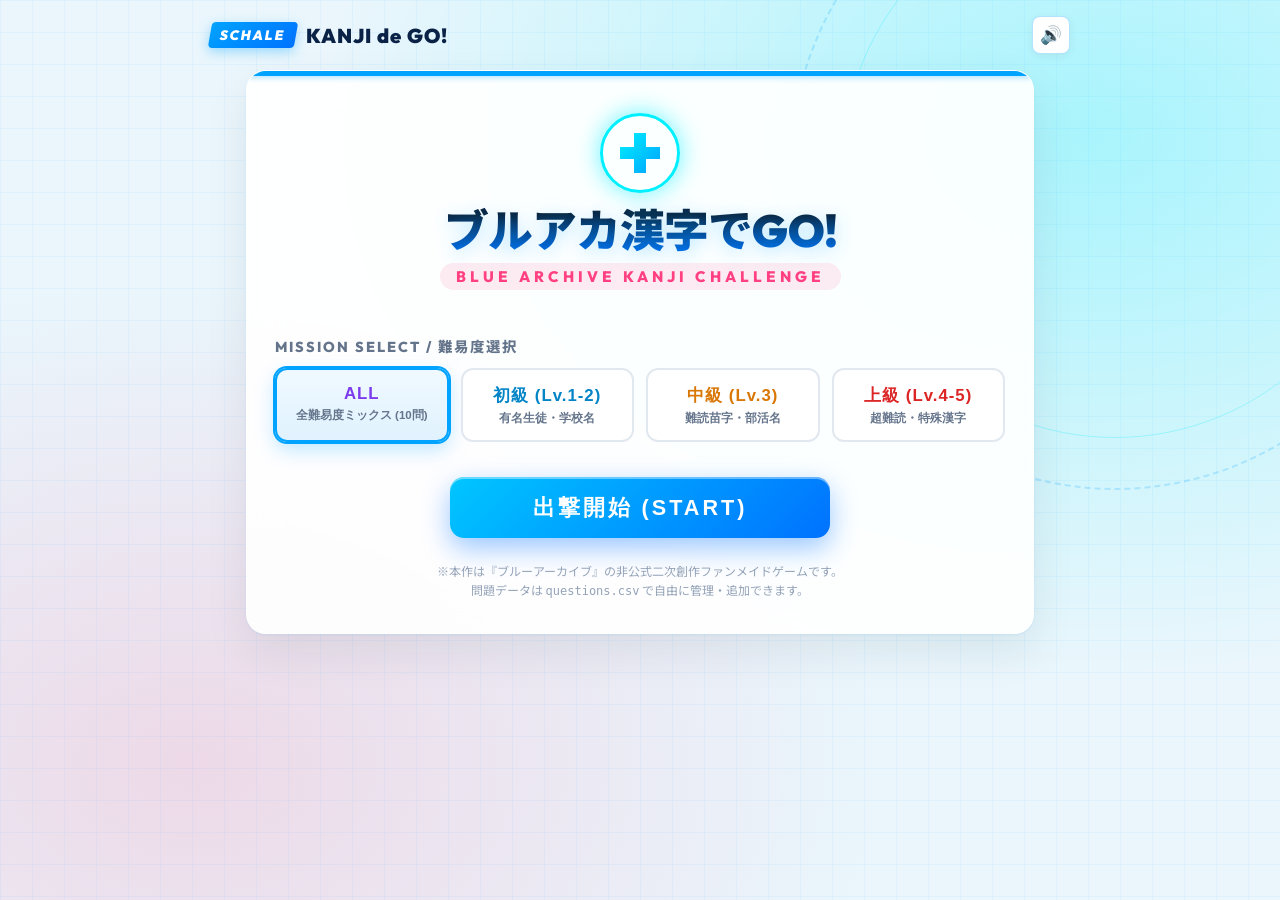
==== index.html @ 95659cca "Add files via upload" ====
<!DOCTYPE html>
<html lang="ja">
<head>
  <meta charset="UTF-8">
  <meta name="viewport" content="width=device-width, initial-scale=1.0, maximum-scale=1.0, user-scalable=no">
  <title>ブルアカ漢字でGO! - ブルーアーカイブ難読漢字クイズ</title>
  <meta name="description" content="ブルーアーカイブ（ブルアカ）に登場する生徒の難読苗字や学校・組織名の読み仮名を当てるブラウザクイズゲーム！">
  <link rel="stylesheet" href="style.css?v=2">
</head>
<body>
  <!-- 背景サイバー装飾 -->
  <div class="cyber-bg-ring"></div>

  <!-- ヘッダー -->
  <header>
    <div class="schale-logo">
      <span class="logo-badge">SCHALE</span>
      <span class="app-title-text">KANJI de GO!</span>
    </div>
    <div class="header-controls">
      <button id="btn-mute" class="icon-btn" title="ミュート切替">🔊</button>
    </div>
  </header>

  <main>
    <!-- ================= タイトル画面 ================= -->
    <div id="screen-title" class="card-panel">
      <div class="accent-stripe"></div>
      
      <div class="title-hero-wrap">
        <div class="halo-icon">
          <div class="halo-circle"></div>
          <div class="halo-cross"></div>
        </div>
        <h1 class="game-main-title">ブルアカ漢字でGO!</h1>
        <div class="game-sub-title">BLUE ARCHIVE KANJI CHALLENGE</div>
      </div>

      <!-- 難易度選択 -->
      <div class="difficulty-selection">
        <div class="section-label">MISSION SELECT / 難易度選択</div>
        <div class="diff-grid">
          <button class="diff-btn selected" data-diff="ALL">
            <span class="name">ALL</span>
            <span class="desc">全難易度ミックス (10問)</span>
          </button>
          <button class="diff-btn" data-diff="EASY">
            <span class="name">初級 (Lv.1-2)</span>
            <span class="desc">有名生徒・学校名</span>
          </button>
          <button class="diff-btn" data-diff="HARD">
            <span class="name">中級 (Lv.3)</span>
            <span class="desc">難読苗字・部活名</span>
          </button>
          <button class="diff-btn" data-diff="VERY_HARD">
            <span class="name">上級 (Lv.4-5)</span>
            <span class="desc">超難読・特殊漢字</span>
          </button>
        </div>
      </div>

      <button id="btn-start" class="start-btn">
        <span>出撃開始 (START)</span>
      </button>

      <p class="disclaimer-note">
        ※本作は『ブルーアーカイブ』の非公式二次創作ファンメイドゲームです。<br>
        問題データは <code>questions.csv</code> で自由に管理・追加できます。
      </p>
    </div>

    <!-- ================= ゲーム画面 ================= -->
    <div id="screen-game" class="card-panel">
      <div class="accent-stripe"></div>

      <!-- ステージヘッダー -->
      <div class="game-top-bar">
        <span id="stage-text" class="stage-badge">MISSION 1/10</span>
        <span id="combo-badge" class="combo-badge">COMBO x2!</span>
        <span id="score-text" class="score-display">0 PT</span>
      </div>

      <!-- タイマーゲージ -->
      <div class="timer-container">
        <div id="timer-bar" class="timer-bar"></div>
      </div>

      <!-- 漢字出題エリア -->
      <div id="kanji-box" class="kanji-box">
        <!-- 上部メタ情報（カテゴリ、難易度、記載場所） -->
        <div class="kanji-meta-container">
          <div class="meta-row top">
            <span id="meta-category" class="badge badge-category">生徒名(苗字)</span>
            <span id="meta-difficulty" class="badge badge-diff">Lv.1 ★☆☆☆☆</span>
            <span id="meta-source" class="badge badge-source">メインVol.1 1章1話</span>
          </div>
        </div>

        <!-- 漢字表示 -->
        <div id="kanji-display" class="kanji-text">砂狼</div>

        <!-- セリフ・問題文表示エリア -->
        <div id="dialogue-box" class="dialogue-box">
          <div id="dialogue-speaker-tag" class="dialogue-speaker-tag">
            <span id="dialogue-speaker">アロナ</span>
          </div>
          <div id="dialogue-text" class="dialogue-text">
            「砂狼シロコさん、今日も朝早くからジョギングをしていたみたいです！」
          </div>
        </div>

        <!-- フィードバック演出 (EXCELLENT / MISS) -->
        <div id="feedback-overlay" class="feedback-overlay">
          <div id="feedback-text" class="feedback-banner">EXCELLENT!</div>
        </div>
      </div>

      <!-- 入力エリア -->
      <div class="input-wrap">
        <div id="reading-preview" class="reading-preview"></div>
        <input 
          type="text" 
          id="game-input" 
          class="game-input-field" 
          placeholder="読み仮名を入力（ローマ字・ひらがなOK）" 
          autocomplete="off" 
          autocorrect="off" 
          autocapitalize="off" 
          spellcheck="false"
        >
        <span class="input-instructions">※「sunaookami」などのローマ字、または「すなおおかみ」で自動判定</span>
      </div>
    </div>

    <!-- ================= リザルト画面 ================= -->
    <div id="screen-result" class="card-panel">
      <div class="accent-stripe"></div>
      
      <div id="result-rank" class="result-badge clear">RANK: S</div>
      
      <div class="result-stats-card">
        <div class="stat-item">
          <span class="stat-label">TOTAL SCORE</span>
          <span id="res-score" class="stat-value">12,500</span>
        </div>
        <div class="stat-item">
          <span class="stat-label">CORRECT</span>
          <span id="res-correct" class="stat-value">10 / 10</span>
        </div>
        <div class="stat-item">
          <span class="stat-label">MAX COMBO</span>
          <span id="res-combo" class="stat-value">10</span>
        </div>
      </div>

      <!-- 出題の振り返り -->
      <div class="review-list">
        <div class="review-title">出題された問題と作中出典</div>
        <div id="review-items"></div>
      </div>

      <div class="result-actions">
        <button id="btn-retry" class="btn-action btn-retry"> もう一度挑戦</button>
        <button id="btn-share" class="btn-action btn-share">𝕏 結果をポスト</button>
        <button id="btn-home" class="btn-action" style="background:#E2E8F0; color:#334155;"> タイトルへ</button>
      </div>
    </div>
  </main>

  <script src="romaji.js?v=2"></script>
  <script src="audio.js?v=2"></script>
  <script src="game.js?v=2"></script>
</body>
</html>
---- style.css ----
@import url('https://fonts.googleapis.com/css2?family=M+PLUS+Rounded+1c:wght@700;800;900&family=Outfit:wght@600;800;900&family=Noto+Sans+JP:wght@500;700;900&display=swap');

:root {
  --primary-blue: #00A3FF;
  --light-blue: #E8F7FF;
  --neon-cyan: #00F0FF;
  --deep-blue: #0B192C;
  --dark-navy: #060E18;
  --accent-pink: #FF4081;
  --accent-yellow: #FFD500;
  --text-main: #1E293B;
  --text-white: #FFFFFF;
  --card-bg: rgba(255, 255, 255, 0.92);
  --glass-border: rgba(255, 255, 255, 0.5);
  --halo-glow: 0 0 25px rgba(0, 240, 255, 0.6);
}

* {
  box-sizing: border-box;
  margin: 0;
  padding: 0;
  user-select: none;
  -webkit-user-select: none;
}

body {
  font-family: 'Outfit', 'Noto Sans JP', 'M PLUS Rounded 1c', sans-serif;
  min-height: 100vh;
  background-color: #eaf6fc;
  background-image: 
    linear-gradient(rgba(0, 163, 255, 0.05) 1px, transparent 1px),
    linear-gradient(90deg, rgba(0, 163, 255, 0.05) 1px, transparent 1px),
    radial-gradient(ellipse at 85% 15%, rgba(0, 240, 255, 0.28) 0%, transparent 50%),
    radial-gradient(ellipse at 15% 85%, rgba(255, 64, 129, 0.16) 0%, transparent 45%);
  background-size: 32px 32px, 32px 32px, 100% 100%, 100% 100%;
  color: var(--text-main);
  display: flex;
  flex-direction: column;
  align-items: center;
  overflow-x: hidden;
  position: relative;
}

/* 背景のサイバーグリッドとヘイロー装飾 */
.cyber-bg-ring {
  position: fixed;
  width: 650px;
  height: 650px;
  border-radius: 50%;
  border: 2px dashed rgba(0, 163, 255, 0.2);
  top: -160px;
  right: -160px;
  pointer-events: none;
  animation: rotateClockwise 90s linear infinite;
  z-index: 0;
}
.cyber-bg-ring::before {
  content: '';
  position: absolute;
  inset: 50px;
  border-radius: 50%;
  border: 1px solid rgba(0, 240, 255, 0.25);
}

@keyframes rotateClockwise {
  from { transform: rotate(0deg); }
  to { transform: rotate(360deg); }
}

/* ヘッダー */
header {
  width: 100%;
  max-width: 900px;
  padding: 16px 20px;
  display: flex;
  justify-content: space-between;
  align-items: center;
  position: relative;
  z-index: 10;
}

.schale-logo {
  display: flex;
  align-items: center;
  gap: 10px;
}

.logo-badge {
  background: linear-gradient(135deg, var(--primary-blue), #0072FF);
  color: white;
  padding: 4px 10px;
  font-weight: 900;
  font-size: 0.85rem;
  letter-spacing: 2px;
  border-radius: 4px;
  box-shadow: 0 4px 12px rgba(0, 163, 255, 0.35);
  transform: skewX(-10deg);
}

.app-title-text {
  font-size: 1.25rem;
  font-weight: 900;
  color: #0b2247;
  letter-spacing: 1px;
}

.header-controls {
  display: flex;
  gap: 8px;
}

.icon-btn {
  background: white;
  border: 1px solid rgba(0, 163, 255, 0.3);
  color: var(--primary-blue);
  width: 38px;
  height: 38px;
  border-radius: 8px;
  font-size: 1.1rem;
  display: flex;
  align-items: center;
  justify-content: center;
  cursor: pointer;
  box-shadow: 0 2px 8px rgba(0,0,0,0.06);
  transition: all 0.2s ease;
}
.icon-btn:hover {
  background: var(--light-blue);
  transform: translateY(-1px);
}

/* メインコンテナ */
main {
  width: 100%;
  max-width: 820px;
  padding: 0 16px 24px;
  position: relative;
  z-index: 5;
  display: flex;
  flex-direction: column;
  align-items: center;
}

/* 共通カード */
.card-panel {
  background: var(--card-bg);
  backdrop-filter: blur(16px);
  -webkit-backdrop-filter: blur(16px);
  border: 1px solid var(--glass-border);
  border-radius: 20px;
  padding: 32px 28px;
  box-shadow: 0 18px 45px rgba(11, 25, 44, 0.08), 0 1px 3px rgba(0, 163, 255, 0.1);
  width: 100%;
  position: relative;
  overflow: hidden;
}

/* 上部アクセントバー（水色単色） */
.accent-stripe {
  position: absolute;
  top: 0;
  left: 0;
  right: 0;
  height: 5px;
  background: var(--primary-blue);
  box-shadow: 0 1px 6px rgba(0, 163, 255, 0.4);
}

/* ================== タイトル画面 ================== */
#screen-title {
  text-align: center;
  display: flex;
  flex-direction: column;
  align-items: center;
}

.title-hero-wrap {
  margin: 10px 0 25px;
  position: relative;
}

.halo-icon {
  width: 80px;
  height: 80px;
  margin: 0 auto 12px;
  position: relative;
  display: flex;
  align-items: center;
  justify-content: center;
}

.halo-circle {
  width: 100%;
  height: 100%;
  border: 3px solid var(--neon-cyan);
  border-radius: 50%;
  box-shadow: var(--halo-glow);
  position: absolute;
  animation: pulseGlow 3s ease-in-out infinite;
}

.halo-cross {
  width: 40px;
  height: 40px;
  background: linear-gradient(135deg, var(--neon-cyan), var(--primary-blue));
  clip-path: polygon(35% 0%, 65% 0%, 65% 35%, 100% 35%, 100% 65%, 65% 65%, 65% 100%, 35% 100%, 35% 65%, 0% 65%, 0% 35%, 35% 35%);
  box-shadow: 0 0 15px var(--neon-cyan);
}

@keyframes pulseGlow {
  0%, 100% { transform: scale(1); opacity: 0.9; }
  50% { transform: scale(1.08); opacity: 1; filter: drop-shadow(0 0 12px #00f0ff); }
}

.game-main-title {
  font-size: 2.8rem;
  font-weight: 900;
  line-height: 1.15;
  background: linear-gradient(180deg, #0A2540 20%, #0077FF 100%);
  -webkit-background-clip: text;
  -webkit-text-fill-color: transparent;
  text-shadow: 0 4px 18px rgba(0, 163, 255, 0.25);
  margin-bottom: 6px;
  letter-spacing: -1px;
}

.game-sub-title {
  display: inline-block;
  font-size: 0.95rem;
  font-weight: 800;
  letter-spacing: 4px;
  color: var(--accent-pink);
  text-transform: uppercase;
  background: rgba(255, 64, 129, 0.1);
  padding: 4px 16px;
  border-radius: 20px;
}

.difficulty-selection {
  width: 100%;
  margin: 20px 0;
  display: flex;
  flex-direction: column;
  gap: 12px;
}

.section-label {
  font-size: 0.9rem;
  font-weight: 800;
  color: #64748b;
  letter-spacing: 2px;
  text-align: left;
}

.diff-grid {
  display: grid;
  grid-template-columns: repeat(auto-fit, minmax(150px, 1fr));
  gap: 12px;
}

.diff-btn {
  background: white;
  border: 2px solid #E2E8F0;
  border-radius: 12px;
  padding: 14px 10px;
  cursor: pointer;
  transition: all 0.2s cubic-bezier(0.4, 0, 0.2, 1);
  display: flex;
  flex-direction: column;
  align-items: center;
  gap: 4px;
  position: relative;
  overflow: hidden;
}

.diff-btn:hover {
  transform: translateY(-2px);
  border-color: var(--primary-blue);
  box-shadow: 0 6px 18px rgba(0, 163, 255, 0.18);
}

.diff-btn.selected {
  border-color: var(--primary-blue);
  background: linear-gradient(180deg, #F0F9FF, #E0F2FE);
  box-shadow: 0 0 0 2px var(--primary-blue), 0 8px 20px rgba(0, 163, 255, 0.25);
}

.diff-btn .name {
  font-size: 1.05rem;
  font-weight: 900;
  letter-spacing: 1px;
}
.diff-btn .desc {
  font-size: 0.72rem;
  color: #64748B;
  font-weight: 600;
}

.diff-btn[data-diff="ALL"] .name { color: #7C3AED; }
.diff-btn[data-diff="EASY"] .name { color: #0284C7; }
.diff-btn[data-diff="HARD"] .name { color: #D97706; }
.diff-btn[data-diff="VERY_HARD"] .name { color: #DC2626; }

.start-btn {
  width: 100%;
  max-width: 380px;
  padding: 16px 32px;
  background: linear-gradient(135deg, #00C6FF, #0072FF);
  color: white;
  border: none;
  border-radius: 14px;
  font-size: 1.35rem;
  font-weight: 900;
  letter-spacing: 3px;
  cursor: pointer;
  box-shadow: 0 10px 28px rgba(0, 114, 255, 0.4), inset 0 2px 0 rgba(255,255,255,0.4);
  transition: all 0.2s cubic-bezier(0.175, 0.885, 0.32, 1.275);
  margin-top: 15px;
  display: flex;
  align-items: center;
  justify-content: center;
  gap: 10px;
}

.start-btn:hover {
  transform: translateY(-3px) scale(1.02);
  box-shadow: 0 14px 34px rgba(0, 114, 255, 0.5), inset 0 2px 0 rgba(255,255,255,0.5);
}

.disclaimer-note {
  margin-top: 24px;
  font-size: 0.75rem;
  color: #94A3B8;
  line-height: 1.6;
}

/* ================== ゲーム画面 ================== */
#screen-game {
  display: none;
  flex-direction: column;
  gap: 18px;
}

.game-top-bar {
  display: flex;
  justify-content: space-between;
  align-items: center;
  font-weight: 800;
}

.stage-badge {
  background: linear-gradient(135deg, #00A3FF, #0072FF);
  color: #FFFFFF;
  padding: 6px 16px;
  border-radius: 8px;
  font-size: 0.95rem;
  font-weight: 900;
  letter-spacing: 2px;
  box-shadow: 0 3px 10px rgba(0, 163, 255, 0.35);
  border: 1px solid rgba(255, 255, 255, 0.3);
}

.combo-badge {
  color: var(--accent-pink);
  font-size: 1.2rem;
  font-weight: 900;
  letter-spacing: 1px;
  opacity: 0;
  transform: scale(0.8);
  transition: all 0.2s cubic-bezier(0.175, 0.885, 0.32, 1.275);
}
.combo-badge.active {
  opacity: 1;
  transform: scale(1.1);
}

.score-display {
  font-size: 1.3rem;
  font-weight: 900;
  color: #0F172A;
}

/* タイマーバー */
.timer-container {
  width: 100%;
  height: 14px;
  background: #CBD5E1;
  border-radius: 10px;
  overflow: hidden;
  position: relative;
  box-shadow: inset 0 2px 4px rgba(0,0,0,0.15);
}

.timer-bar {
  height: 100%;
  width: 100%;
  background: linear-gradient(90deg, #00F0FF, #0077FF);
  border-radius: 10px;
  transition: width 0.05s linear;
  box-shadow: 0 0 10px rgba(0, 240, 255, 0.8);
}

.timer-bar.warning {
  background: linear-gradient(90deg, #FF9900, #FF5500);
  box-shadow: 0 0 12px rgba(255, 120, 0, 0.9);
}

.timer-bar.danger {
  background: linear-gradient(90deg, #FF1744, #D50000);
  box-shadow: 0 0 14px rgba(255, 23, 68, 1);
  animation: pulseDanger 0.4s infinite alternate;
}

@keyframes pulseDanger {
  from { opacity: 0.8; }
  to { opacity: 1; }
}

/* 漢字出題エリア */
.kanji-box {
  background: linear-gradient(180deg, #FFFFFF 0%, #F8FAFC 100%);
  border: 2px solid #E2E8F0;
  border-radius: 18px;
  padding: 30px 16px 20px;
  text-align: center;
  position: relative;
  min-height: 250px;
  display: flex;
  flex-direction: column;
  justify-content: center;
  align-items: center;
  box-shadow: inset 0 2px 8px rgba(0,0,0,0.02), 0 8px 24px rgba(0, 163, 255, 0.08);
}

/* メタ情報タグ群 */
.kanji-meta-container {
  position: absolute;
  top: 12px;
  width: calc(100% - 32px);
  display: flex;
  flex-direction: column;
  gap: 6px;
}

.meta-row {
  display: flex;
  justify-content: space-between;
  align-items: center;
  width: 100%;
  font-size: 0.78rem;
  font-weight: 700;
}

.meta-row.bottom {
  justify-content: center;
  gap: 8px;
}

.badge {
  padding: 3px 10px;
  border-radius: 12px;
  display: inline-flex;
  align-items: center;
  gap: 4px;
}

.badge-category {
  background: #E0F2FE;
  color: #0369A1;
}

.badge-diff {
  background: #FEF3C7;
  color: #B45309;
  letter-spacing: 1px;
}

.badge-source {
  background: #F3E8FF;
  color: #7E22CE;
}

.badge-speaker {
  background: #FCE7F3;
  color: #BE185D;
}

.kanji-text {
  font-family: 'Noto Sans JP', sans-serif;
  font-size: 4.8rem;
  font-weight: 900;
  letter-spacing: 8px;
  color: #0B192C;
  line-height: 1.15;
  margin: 32px 0 14px;
  text-shadow: 0 3px 6px rgba(0,0,0,0.08);
}

/* ブルアカ風セリフ・問題文ダイアログ */
.dialogue-box {
  width: 100%;
  max-width: 660px;
  background: rgba(240, 249, 255, 0.95);
  border: 1.5px solid rgba(0, 163, 255, 0.35);
  border-radius: 12px;
  padding: 14px 18px 12px;
  margin-top: 4px;
  position: relative;
  box-shadow: 0 4px 16px rgba(0, 163, 255, 0.08);
  text-align: left;
}

.dialogue-speaker-tag {
  position: absolute;
  top: -12px;
  left: 14px;
  background: linear-gradient(135deg, #0284c7, #00A3FF);
  color: #FFFFFF;
  font-size: 0.78rem;
  font-weight: 800;
  padding: 2px 10px;
  border-radius: 6px;
  box-shadow: 0 2px 8px rgba(0, 163, 255, 0.3);
  display: inline-flex;
  align-items: center;
  gap: 4px;
  letter-spacing: 1px;
}

.dialogue-text {
  font-size: 0.96rem;
  font-weight: 700;
  color: #1E293B;
  line-height: 1.6;
  letter-spacing: 0.5px;
}

.dialogue-text .kanji-highlight {
  color: #0077FF;
  background: rgba(0, 240, 255, 0.2);
  padding: 1px 6px;
  border-radius: 4px;
  border-bottom: 2px solid #00A3FF;
  font-weight: 900;
}

/* 入力エラー時のアニメーション */
.input-miss {
  animation: inputMissShake 0.25s ease-in-out;
  border-color: #EF4444 !important;
  box-shadow: 0 0 0 3px rgba(239, 68, 68, 0.3) !important;
}

@keyframes inputMissShake {
  0%, 100% { transform: translateX(0); }
  25% { transform: translateX(-6px); }
  75% { transform: translateX(6px); }
}

/* 入力エリア */
.input-wrap {
  width: 100%;
  display: flex;
  flex-direction: column;
  align-items: center;
  gap: 10px;
}

.reading-preview {
  height: 38px;
  font-size: 1.7rem;
  font-weight: 900;
  color: var(--primary-blue);
  letter-spacing: 3px;
  min-width: 160px;
  text-align: center;
  border-bottom: 3px solid var(--primary-blue);
  padding: 0 10px;
}

.game-input-field {
  width: 100%;
  max-width: 440px;
  padding: 14px 20px;
  font-size: 1.25rem;
  font-weight: 800;
  text-align: center;
  border: 2px solid #CBD5E1;
  border-radius: 12px;
  outline: none;
  background: white;
  color: #0F172A;
  box-shadow: 0 4px 14px rgba(0,0,0,0.04);
  transition: all 0.2s ease;
}

.game-input-field:focus {
  border-color: var(--primary-blue);
  box-shadow: 0 0 0 3px rgba(0, 163, 255, 0.25);
}

.input-instructions {
  font-size: 0.8rem;
  color: #64748B;
  font-weight: 600;
}

/* ポップアップ演出 (正解・ミス) */
.feedback-overlay {
  position: absolute;
  inset: 0;
  display: flex;
  flex-direction: column;
  justify-content: center;
  align-items: center;
  pointer-events: none;
  z-index: 20;
  opacity: 0;
  transition: opacity 0.15s ease;
}

.feedback-banner {
  font-size: 3rem;
  font-weight: 900;
  letter-spacing: 4px;
  transform: skewX(-12deg) scale(0.5);
  transition: transform 0.25s cubic-bezier(0.175, 0.885, 0.32, 1.275);
}

.show-correct .feedback-banner {
  color: #00F0FF;
  text-shadow: 0 0 25px rgba(0, 240, 255, 0.9), 0 4px 10px rgba(0,0,0,0.3);
  transform: skewX(-12deg) scale(1.1);
}

.show-wrong .feedback-banner {
  color: #FF3366;
  text-shadow: 0 0 25px rgba(255, 51, 102, 0.9), 0 4px 10px rgba(0,0,0,0.3);
  transform: skewX(-12deg) scale(1.1);
}

.shake {
  animation: screenShake 0.35s ease-in-out;
}

@keyframes screenShake {
  0%, 100% { transform: translate(0, 0); }
  20% { transform: translate(-8px, 4px); }
  40% { transform: translate(8px, -4px); }
  60% { transform: translate(-6px, 2px); }
  80% { transform: translate(6px, -2px); }
}

/* ================== リザルト画面 ================== */
#screen-result {
  display: none;
  text-align: center;
  flex-direction: column;
  align-items: center;
  gap: 20px;
}

.result-badge {
  font-size: 2.2rem;
  font-weight: 900;
  letter-spacing: 2px;
  margin-top: 10px;
}

.result-badge.clear {
  color: #0284C7;
  text-shadow: 0 0 18px rgba(0, 240, 255, 0.5);
}

.result-badge.failed {
  color: #EF4444;
}

.result-stats-card {
  width: 100%;
  background: white;
  border-radius: 14px;
  border: 1px solid #E2E8F0;
  padding: 20px;
  display: grid;
  grid-template-columns: repeat(3, 1fr);
  gap: 16px;
  box-shadow: 0 4px 15px rgba(0,0,0,0.03);
}

.stat-item {
  display: flex;
  flex-direction: column;
  gap: 4px;
}

.stat-label {
  font-size: 0.75rem;
  font-weight: 700;
  color: #64748B;
  letter-spacing: 1px;
}

.stat-value {
  font-size: 1.8rem;
  font-weight: 900;
  color: #0F172A;
}

.result-actions {
  display: flex;
  gap: 12px;
  width: 100%;
  justify-content: center;
  flex-wrap: wrap;
  margin-top: 10px;
}

.btn-action {
  padding: 14px 28px;
  border-radius: 12px;
  font-size: 1.1rem;
  font-weight: 800;
  cursor: pointer;
  border: none;
  display: flex;
  align-items: center;
  gap: 8px;
  transition: all 0.2s ease;
}

.btn-retry {
  background: linear-gradient(135deg, #00C6FF, #0072FF);
  color: white;
  box-shadow: 0 6px 18px rgba(0, 114, 255, 0.35);
}
.btn-retry:hover {
  transform: translateY(-2px);
}

.btn-share {
  background: #0F172A;
  color: white;
  box-shadow: 0 6px 18px rgba(15, 23, 42, 0.25);
}
.btn-share:hover {
  background: #1E293B;
  transform: translateY(-2px);
}

/* 出題振り返りリスト */
.review-list {
  width: 100%;
  text-align: left;
  max-height: 240px;
  overflow-y: auto;
  border-radius: 10px;
  background: #F8FAFC;
  padding: 12px 16px;
  border: 1px solid #E2E8F0;
  font-size: 0.88rem;
}

.review-title {
  font-weight: 800;
  margin-bottom: 8px;
  color: #334155;
  font-size: 0.95rem;
}

.review-item {
  display: flex;
  justify-content: space-between;
  align-items: center;
  padding: 8px 0;
  border-bottom: 1px dashed #E2E8F0;
  gap: 12px;
}
.review-item:last-child {
  border-bottom: none;
}

.review-left {
  display: flex;
  align-items: center;
  gap: 8px;
  flex-wrap: wrap;
}

.review-source {
  font-size: 0.75rem;
  background: #EDE9FE;
  color: #6D28D9;
  padding: 2px 8px;
  border-radius: 8px;
  font-weight: 600;
}

.review-right {
  font-weight: 800;
  white-space: nowrap;
}

/* レスポンシブ調整 */
@media (max-width: 600px) {
  .game-main-title {
    font-size: 2.1rem;
  }
  .kanji-text {
    font-size: 3.5rem;
    letter-spacing: 4px;
    margin: 25px 0 10px;
  }
  .card-panel {
    padding: 24px 16px;
  }
  .diff-grid {
    grid-template-columns: repeat(2, 1fr);
  }
  .meta-row.top, .meta-row.bottom {
    flex-wrap: wrap;
    gap: 4px;
  }
}
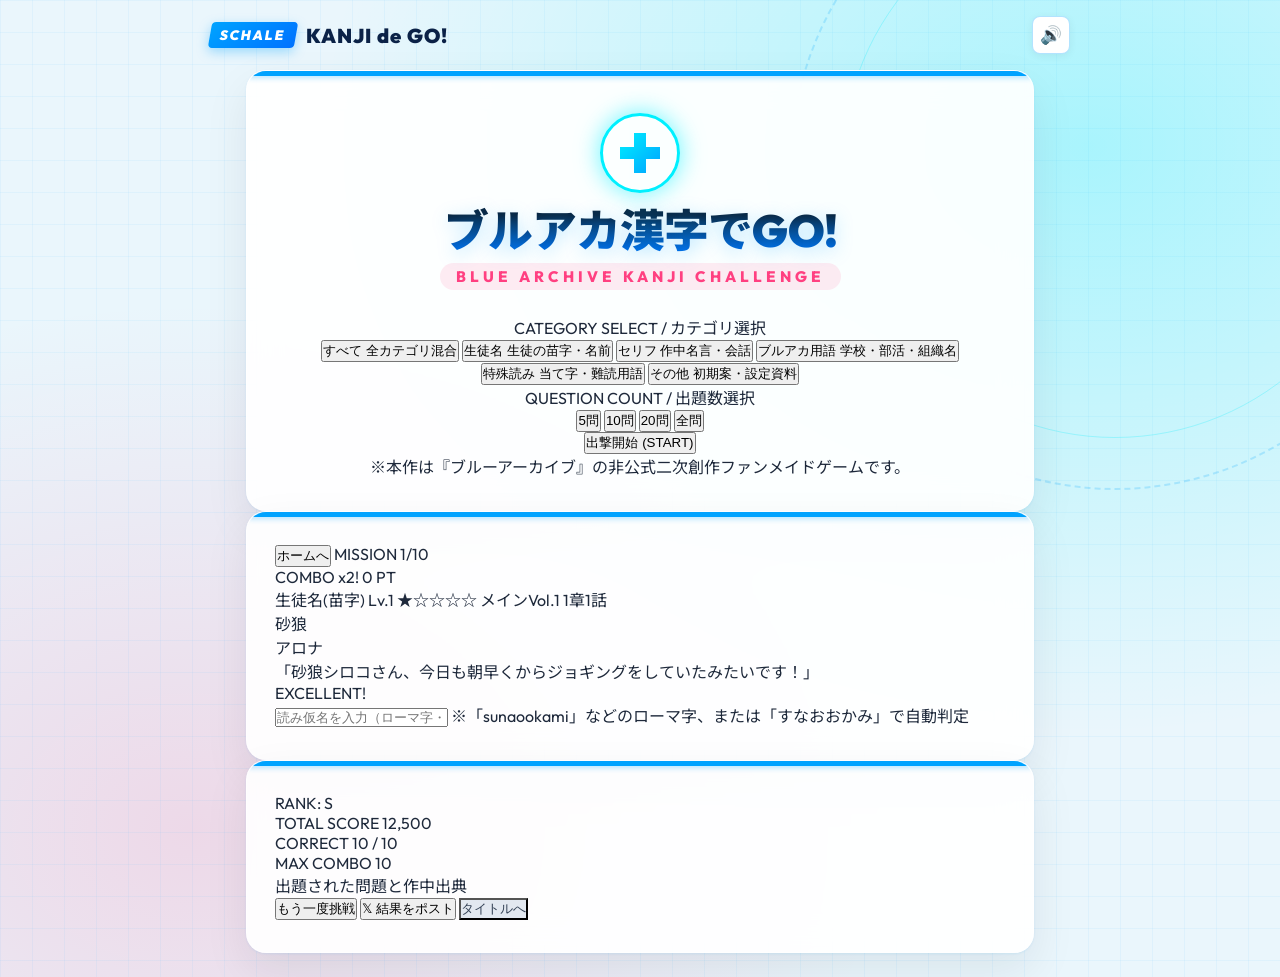
==== commit a74cc723: "Add files via upload" ====
--- a/index.html
+++ b/index.html
@@ -5,7 +5,7 @@
   <meta name="viewport" content="width=device-width, initial-scale=1.0, maximum-scale=1.0, user-scalable=no">
   <title>ブルアカ漢字でGO! - ブルーアーカイブ難読漢字クイズ</title>
   <meta name="description" content="ブルーアーカイブ（ブルアカ）に登場する生徒の難読苗字や学校・組織名の読み仮名を当てるブラウザクイズゲーム！">
-  <link rel="stylesheet" href="style.css?v=2">
+  <link rel="stylesheet" href="style.css?v=3">
 </head>
 <body>
   <!-- 背景サイバー装飾 -->
@@ -36,26 +36,45 @@
         <div class="game-sub-title">BLUE ARCHIVE KANJI CHALLENGE</div>
       </div>
 
-      <!-- 難易度選択 -->
-      <div class="difficulty-selection">
-        <div class="section-label">MISSION SELECT / 難易度選択</div>
-        <div class="diff-grid">
-          <button class="diff-btn selected" data-diff="ALL">
-            <span class="name">ALL</span>
-            <span class="desc">全難易度ミックス (10問)</span>
+      <!-- カテゴリ選択 -->
+      <div class="selection-section">
+        <div class="section-label">CATEGORY SELECT / カテゴリ選択</div>
+        <div class="category-grid">
+          <button class="cat-btn selected" data-cat="ALL">
+            <span class="name">すべて</span>
+            <span class="desc">全カテゴリ混合</span>
           </button>
-          <button class="diff-btn" data-diff="EASY">
-            <span class="name">初級 (Lv.1-2)</span>
-            <span class="desc">有名生徒・学校名</span>
+          <button class="cat-btn" data-cat="生徒名">
+            <span class="name">生徒名</span>
+            <span class="desc">生徒の苗字・名前</span>
           </button>
-          <button class="diff-btn" data-diff="HARD">
-            <span class="name">中級 (Lv.3)</span>
-            <span class="desc">難読苗字・部活名</span>
+          <button class="cat-btn" data-cat="セリフ">
+            <span class="name">セリフ</span>
+            <span class="desc">作中名言・会話</span>
           </button>
-          <button class="diff-btn" data-diff="VERY_HARD">
-            <span class="name">上級 (Lv.4-5)</span>
-            <span class="desc">超難読・特殊漢字</span>
+          <button class="cat-btn" data-cat="ブルアカ用語">
+            <span class="name">ブルアカ用語</span>
+            <span class="desc">学校・部活・組織名</span>
           </button>
+          <button class="cat-btn" data-cat="特殊読み">
+            <span class="name">特殊読み</span>
+            <span class="desc">当て字・難読用語</span>
+          </button>
+          <button class="cat-btn" data-cat="その他">
+            <span class="name">その他</span>
+            <span class="desc">初期案・設定資料</span>
+          </button>
+        </div>
+      </div>
+
+      <!-- 出題数選択 -->
+      <div class="selection-section">
+        <div class="section-label">QUESTION COUNT / 出題数選択</div>
+        <div class="count-selector">
+          <button class="count-btn" data-count="5">5問</button>
+          <button class="count-btn selected" data-count="10">10問</button>
+          <button class="count-btn" data-count="20">20問</button>
+          <button class="count-btn" data-count="ALL">全問</button>
         </div>
       </div>
 
@@ -64,8 +83,7 @@
       </button>
 
       <p class="disclaimer-note">
-        ※本作は『ブルーアーカイブ』の非公式二次創作ファンメイドゲームです。<br>
-        問題データは <code>questions.csv</code> で自由に管理・追加できます。
+        ※本作は『ブルーアーカイブ』の非公式二次創作ファンメイドゲームです。
       </p>
     </div>
 
@@ -75,7 +93,10 @@
 
       <!-- ステージヘッダー -->
       <div class="game-top-bar">
-        <span id="stage-text" class="stage-badge">MISSION 1/10</span>
+        <div class="top-bar-left">
+          <button id="btn-game-home" class="btn-home-mini" title="タイトルへ戻る">ホームへ</button>
+          <span id="stage-text" class="stage-badge">MISSION 1/10</span>
+        </div>
         <span id="combo-badge" class="combo-badge">COMBO x2!</span>
         <span id="score-text" class="score-display">0 PT</span>
       </div>
@@ -167,8 +188,8 @@
     </div>
   </main>
 
-  <script src="romaji.js?v=2"></script>
-  <script src="audio.js?v=2"></script>
-  <script src="game.js?v=2"></script>
+  <script src="romaji.js?v=3"></script>
+  <script src="audio.js?v=3"></script>
+  <script src="game.js?v=3"></script>
 </body>
 </html>
--- a/style.css
+++ b/style.css
@@ -237,69 +237,105 @@
 }
 
 .difficulty-selection {
-  width: 100%;
-  margin: 20px 0;
-  display: flex;
-  flex-direction: column;
-  gap: 12px;
+.selection-section {
+  width: 100%;
+  margin: 10px 0 16px;
+  display: flex;
+  flex-direction: column;
+  gap: 8px;
 }
 
 .section-label {
-  font-size: 0.9rem;
+  font-size: 0.85rem;
   font-weight: 800;
   color: #64748b;
   letter-spacing: 2px;
   text-align: left;
 }
 
-.diff-grid {
+.category-grid {
   display: grid;
-  grid-template-columns: repeat(auto-fit, minmax(150px, 1fr));
-  gap: 12px;
-}
-
-.diff-btn {
+  grid-template-columns: repeat(auto-fit, minmax(115px, 1fr));
+  gap: 10px;
+}
+
+.cat-btn {
   background: white;
   border: 2px solid #E2E8F0;
   border-radius: 12px;
-  padding: 14px 10px;
+  padding: 12px 6px;
   cursor: pointer;
   transition: all 0.2s cubic-bezier(0.4, 0, 0.2, 1);
   display: flex;
   flex-direction: column;
   align-items: center;
   gap: 4px;
-  position: relative;
-  overflow: hidden;
-}
-
-.diff-btn:hover {
+}
+
+.cat-btn:hover {
   transform: translateY(-2px);
   border-color: var(--primary-blue);
-  box-shadow: 0 6px 18px rgba(0, 163, 255, 0.18);
-}
-
-.diff-btn.selected {
+  box-shadow: 0 6px 16px rgba(0, 163, 255, 0.15);
+}
+
+.cat-btn.selected {
   border-color: var(--primary-blue);
   background: linear-gradient(180deg, #F0F9FF, #E0F2FE);
-  box-shadow: 0 0 0 2px var(--primary-blue), 0 8px 20px rgba(0, 163, 255, 0.25);
-}
-
-.diff-btn .name {
-  font-size: 1.05rem;
-  font-weight: 900;
-  letter-spacing: 1px;
-}
-.diff-btn .desc {
-  font-size: 0.72rem;
+  box-shadow: 0 0 0 2px var(--primary-blue), 0 6px 18px rgba(0, 163, 255, 0.25);
+}
+
+.cat-btn .name {
+  font-size: 1rem;
+  font-weight: 900;
+  letter-spacing: 0.5px;
+  color: #0F172A;
+}
+
+.cat-btn .desc {
+  font-size: 0.68rem;
   color: #64748B;
   font-weight: 600;
 }
 
-.diff-btn[data-diff="ALL"] .name { color: #7C3AED; }
-.diff-btn[data-diff="EASY"] .name { color: #0284C7; }
-.diff-btn[data-diff="HARD"] .name { color: #D97706; }
-.diff-btn[data-diff="VERY_HARD"] .name { color: #DC2626; }
+.cat-btn[data-cat="ALL"] .name { color: #7C3AED; }
+.cat-btn[data-cat="生徒名"] .name { color: #0284C7; }
+.cat-btn[data-cat="セリフ"] .name { color: #059669; }
+.cat-btn[data-cat="ブルアカ用語"] .name { color: #D97706; }
+.cat-btn[data-cat="特殊読み"] .name { color: #DC2626; }
+.cat-btn[data-cat="その他"] .name { color: #475569; }
+
+/* 出題数セレクター */
+.count-selector {
+  display: flex;
+  gap: 10px;
+  width: 100%;
+}
+
+.count-btn {
+  flex: 1;
+  background: white;
+  border: 2px solid #E2E8F0;
+  border-radius: 10px;
+  padding: 10px;
+  font-size: 0.95rem;
+  font-weight: 800;
+  color: #475569;
+  cursor: pointer;
+  transition: all 0.2s ease;
+}
+
+.count-btn:hover {
+  border-color: var(--primary-blue);
+  color: var(--primary-blue);
+  transform: translateY(-1px);
+}
+
+.count-btn.selected {
+  border-color: var(--primary-blue);
+  background: var(--primary-blue);
+  color: white;
+  box-shadow: 0 4px 12px rgba(0, 163, 255, 0.35);
+}
 
 .start-btn {
   width: 100%;
@@ -346,6 +382,32 @@
   justify-content: space-between;
   align-items: center;
   font-weight: 800;
+}
+
+.top-bar-left {
+  display: flex;
+  align-items: center;
+  gap: 10px;
+}
+
+.btn-home-mini {
+  background: white;
+  border: 1.5px solid #CBD5E1;
+  color: #475569;
+  padding: 5px 12px;
+  border-radius: 8px;
+  font-size: 0.85rem;
+  font-weight: 800;
+  cursor: pointer;
+  transition: all 0.2s ease;
+  box-shadow: 0 1px 3px rgba(0,0,0,0.05);
+}
+
+.btn-home-mini:hover {
+  background: #F8FAFC;
+  border-color: var(--primary-blue);
+  color: var(--primary-blue);
+  transform: translateY(-1px);
 }
 
 .stage-badge {
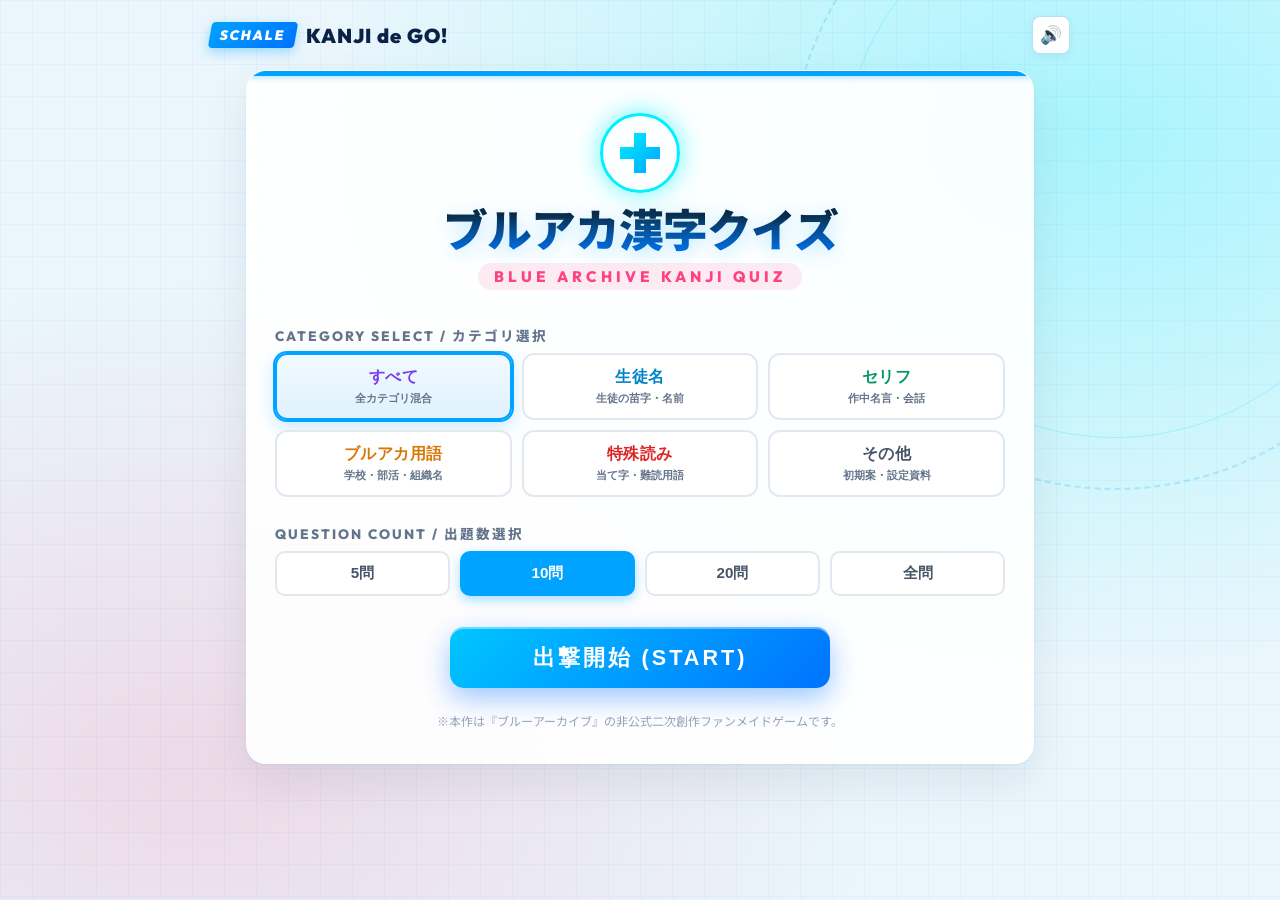
==== commit 64244cc5: "Add files via upload" ====
--- a/index.html
+++ b/index.html
@@ -3,9 +3,9 @@
 <head>
   <meta charset="UTF-8">
   <meta name="viewport" content="width=device-width, initial-scale=1.0, maximum-scale=1.0, user-scalable=no">
-  <title>ブルアカ漢字でGO! - ブルーアーカイブ難読漢字クイズ</title>
-  <meta name="description" content="ブルーアーカイブ（ブルアカ）に登場する生徒の難読苗字や学校・組織名の読み仮名を当てるブラウザクイズゲーム！">
-  <link rel="stylesheet" href="style.css?v=3">
+  <title>ブルーアーカイブ漢字クイズ</title>
+  <meta name="description" content="ブルーアーカイブ（ブルアカ）に登場する漢字の読み仮名を当てるブラウザクイズゲーム！">
+  <link rel="stylesheet" href="style.css?v=10">
 </head>
 <body>
   <!-- 背景サイバー装飾 -->
@@ -32,8 +32,8 @@
           <div class="halo-circle"></div>
           <div class="halo-cross"></div>
         </div>
-        <h1 class="game-main-title">ブルアカ漢字でGO!</h1>
-        <div class="game-sub-title">BLUE ARCHIVE KANJI CHALLENGE</div>
+        <h1 class="game-main-title">ブルアカ漢字クイズ</h1>
+        <div class="game-sub-title">BLUE ARCHIVE KANJI QUIZ</div>
       </div>
 
       <!-- カテゴリ選択 -->
@@ -188,8 +188,8 @@
     </div>
   </main>
 
-  <script src="romaji.js?v=3"></script>
-  <script src="audio.js?v=3"></script>
-  <script src="game.js?v=3"></script>
+  <script src="romaji.js?v=10"></script>
+  <script src="audio.js?v=10"></script>
+  <script src="game.js?v=10"></script>
 </body>
 </html>
--- a/style.css
+++ b/style.css
@@ -236,7 +236,6 @@
   border-radius: 20px;
 }
 
-.difficulty-selection {
 .selection-section {
   width: 100%;
   margin: 10px 0 16px;
@@ -255,8 +254,9 @@
 
 .category-grid {
   display: grid;
-  grid-template-columns: repeat(auto-fit, minmax(115px, 1fr));
+  grid-template-columns: repeat(3, 1fr);
   gap: 10px;
+  width: 100%;
 }
 
 .cat-btn {
@@ -876,8 +876,13 @@
   .card-panel {
     padding: 24px 16px;
   }
-  .diff-grid {
+  .category-grid {
     grid-template-columns: repeat(2, 1fr);
+  }
+  .count-selector {
+    display: grid;
+    grid-template-columns: repeat(2, 1fr);
+    gap: 8px;
   }
   .meta-row.top, .meta-row.bottom {
     flex-wrap: wrap;
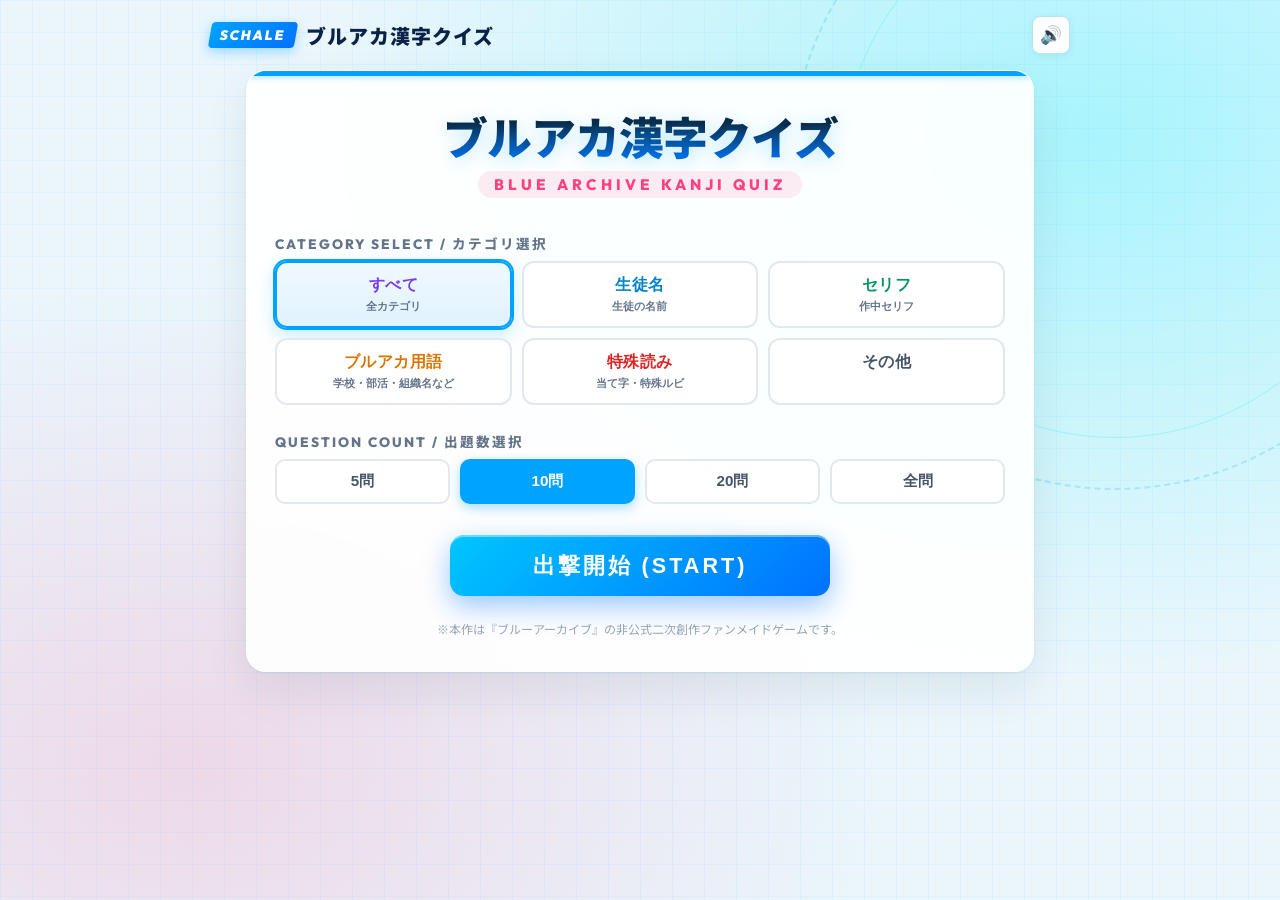
==== commit f52cb56c: "Add files via upload" ====
--- a/index.html
+++ b/index.html
@@ -5,7 +5,7 @@
   <meta name="viewport" content="width=device-width, initial-scale=1.0, maximum-scale=1.0, user-scalable=no">
   <title>ブルーアーカイブ漢字クイズ</title>
   <meta name="description" content="ブルーアーカイブ（ブルアカ）に登場する漢字の読み仮名を当てるブラウザクイズゲーム！">
-  <link rel="stylesheet" href="style.css?v=10">
+  <link rel="stylesheet" href="style.css?v=12">
 </head>
 <body>
   <!-- 背景サイバー装飾 -->
@@ -15,7 +15,7 @@
   <header>
     <div class="schale-logo">
       <span class="logo-badge">SCHALE</span>
-      <span class="app-title-text">KANJI de GO!</span>
+      <span class="app-title-text">ブルアカ漢字クイズ</span>
     </div>
     <div class="header-controls">
       <button id="btn-mute" class="icon-btn" title="ミュート切替">🔊</button>
@@ -28,10 +28,6 @@
       <div class="accent-stripe"></div>
       
       <div class="title-hero-wrap">
-        <div class="halo-icon">
-          <div class="halo-circle"></div>
-          <div class="halo-cross"></div>
-        </div>
         <h1 class="game-main-title">ブルアカ漢字クイズ</h1>
         <div class="game-sub-title">BLUE ARCHIVE KANJI QUIZ</div>
       </div>
@@ -42,27 +38,27 @@
         <div class="category-grid">
           <button class="cat-btn selected" data-cat="ALL">
             <span class="name">すべて</span>
-            <span class="desc">全カテゴリ混合</span>
+            <span class="desc">全カテゴリ</span>
           </button>
           <button class="cat-btn" data-cat="生徒名">
             <span class="name">生徒名</span>
-            <span class="desc">生徒の苗字・名前</span>
+            <span class="desc">生徒の名前</span>
           </button>
           <button class="cat-btn" data-cat="セリフ">
             <span class="name">セリフ</span>
-            <span class="desc">作中名言・会話</span>
+            <span class="desc">作中セリフ</span>
           </button>
           <button class="cat-btn" data-cat="ブルアカ用語">
             <span class="name">ブルアカ用語</span>
-            <span class="desc">学校・部活・組織名</span>
+            <span class="desc">学校・部活・組織名など</span>
           </button>
           <button class="cat-btn" data-cat="特殊読み">
             <span class="name">特殊読み</span>
-            <span class="desc">当て字・難読用語</span>
+            <span class="desc">当て字・特殊ルビ</span>
           </button>
           <button class="cat-btn" data-cat="その他">
             <span class="name">その他</span>
-            <span class="desc">初期案・設定資料</span>
+            <span class="desc"></span>
           </button>
         </div>
       </div>
--- a/style.css
+++ b/style.css
@@ -180,9 +180,9 @@
 }
 
 .halo-icon {
-  width: 80px;
-  height: 80px;
-  margin: 0 auto 12px;
+  width: 60px;
+  height: 60px;
+  margin: 0 auto 10px;
   position: relative;
   display: flex;
   align-items: center;
@@ -197,14 +197,6 @@
   box-shadow: var(--halo-glow);
   position: absolute;
   animation: pulseGlow 3s ease-in-out infinite;
-}
-
-.halo-cross {
-  width: 40px;
-  height: 40px;
-  background: linear-gradient(135deg, var(--neon-cyan), var(--primary-blue));
-  clip-path: polygon(35% 0%, 65% 0%, 65% 35%, 100% 35%, 100% 65%, 65% 65%, 65% 100%, 35% 100%, 35% 65%, 0% 65%, 0% 35%, 35% 35%);
-  box-shadow: 0 0 15px var(--neon-cyan);
 }
 
 @keyframes pulseGlow {
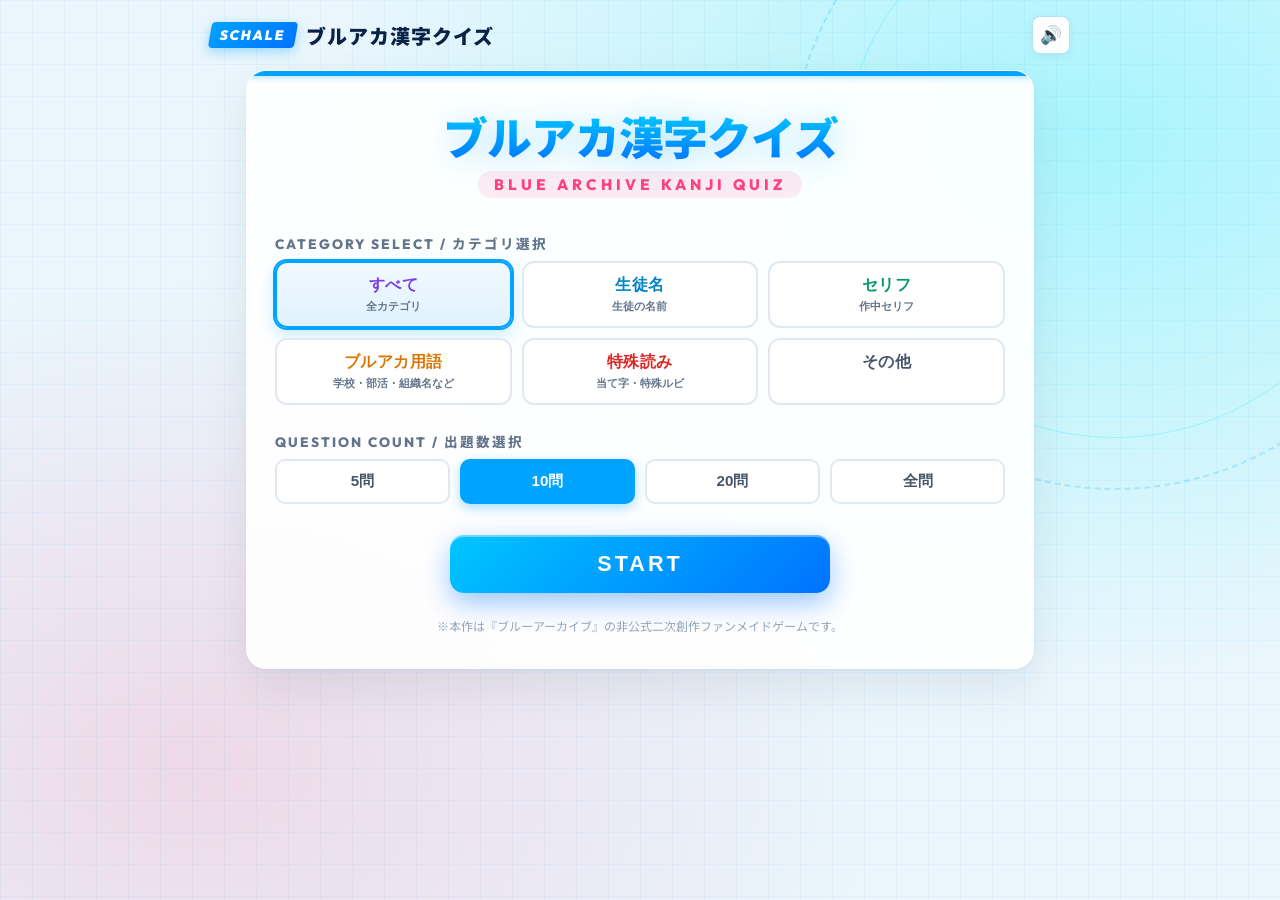
==== commit 36d3b32d: "Add files via upload" ====
--- a/index.html
+++ b/index.html
@@ -5,7 +5,7 @@
   <meta name="viewport" content="width=device-width, initial-scale=1.0, maximum-scale=1.0, user-scalable=no">
   <title>ブルーアーカイブ漢字クイズ</title>
   <meta name="description" content="ブルーアーカイブ（ブルアカ）に登場する漢字の読み仮名を当てるブラウザクイズゲーム！">
-  <link rel="stylesheet" href="style.css?v=12">
+  <link rel="stylesheet" href="style.css?v=13">
 </head>
 <body>
   <!-- 背景サイバー装飾 -->
@@ -75,7 +75,7 @@
       </div>
 
       <button id="btn-start" class="start-btn">
-        <span>出撃開始 (START)</span>
+        <span>START</span>
       </button>
 
       <p class="disclaimer-note">
--- a/style.css
+++ b/style.css
@@ -208,10 +208,10 @@
   font-size: 2.8rem;
   font-weight: 900;
   line-height: 1.15;
-  background: linear-gradient(180deg, #0A2540 20%, #0077FF 100%);
+  background: linear-gradient(180deg, #00C6FF 0%, #0072FF 100%);
   -webkit-background-clip: text;
   -webkit-text-fill-color: transparent;
-  text-shadow: 0 4px 18px rgba(0, 163, 255, 0.25);
+  filter: drop-shadow(0 4px 16px rgba(0, 163, 255, 0.35));
   margin-bottom: 6px;
   letter-spacing: -1px;
 }
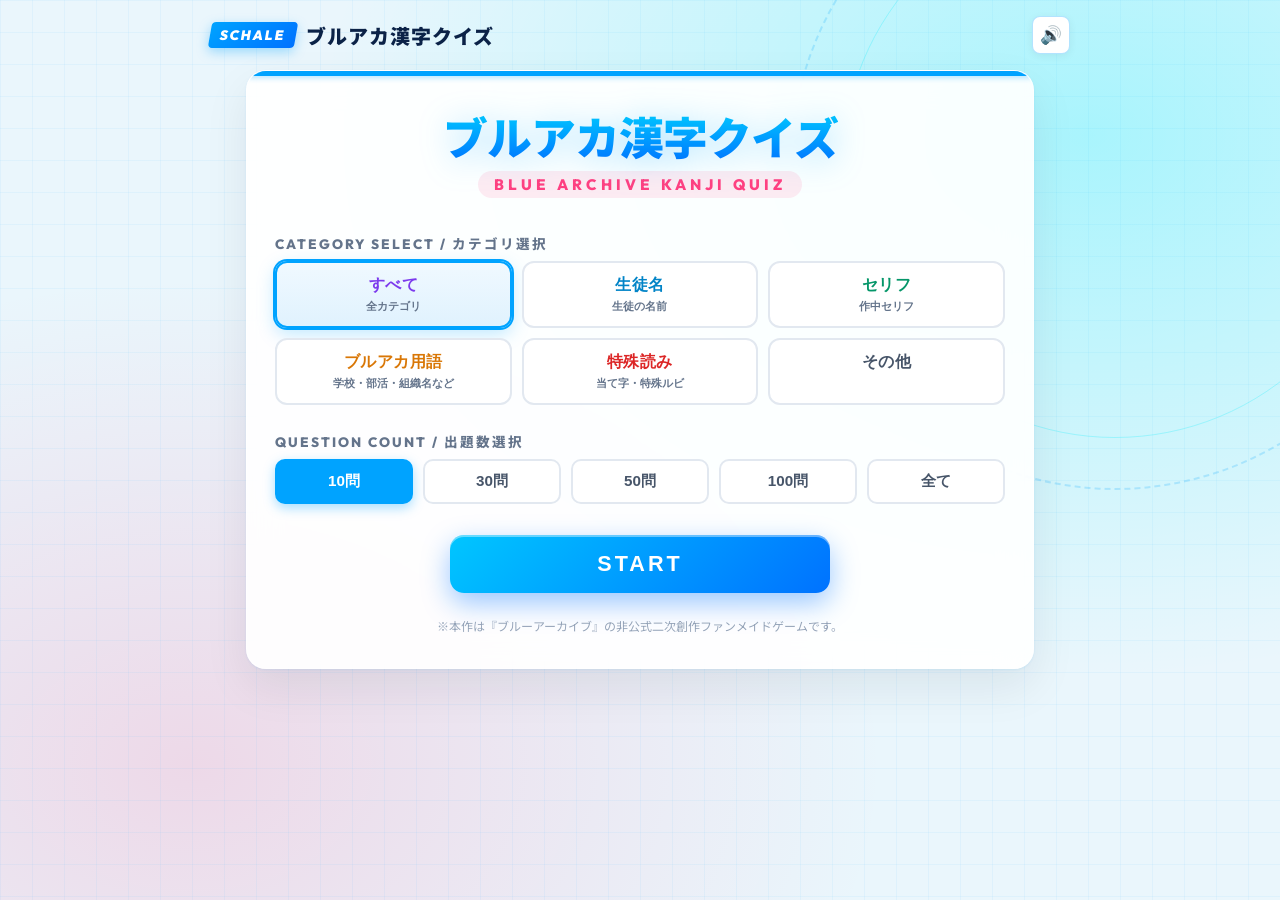
==== commit 1ec867ec: "Add files via upload" ====
--- a/index.html
+++ b/index.html
@@ -5,7 +5,7 @@
   <meta name="viewport" content="width=device-width, initial-scale=1.0, maximum-scale=1.0, user-scalable=no">
   <title>ブルーアーカイブ漢字クイズ</title>
   <meta name="description" content="ブルーアーカイブ（ブルアカ）に登場する漢字の読み仮名を当てるブラウザクイズゲーム！">
-  <link rel="stylesheet" href="style.css?v=13">
+  <link rel="stylesheet" href="style.css?v=15">
 </head>
 <body>
   <!-- 背景サイバー装飾 -->
@@ -67,10 +67,11 @@
       <div class="selection-section">
         <div class="section-label">QUESTION COUNT / 出題数選択</div>
         <div class="count-selector">
-          <button class="count-btn" data-count="5">5問</button>
           <button class="count-btn selected" data-count="10">10問</button>
-          <button class="count-btn" data-count="20">20問</button>
-          <button class="count-btn" data-count="ALL">全問</button>
+          <button class="count-btn" data-count="30">30問</button>
+          <button class="count-btn" data-count="50">50問</button>
+          <button class="count-btn" data-count="100">100問</button>
+          <button class="count-btn" data-count="ALL">全て</button>
         </div>
       </div>
 
@@ -184,8 +185,8 @@
     </div>
   </main>
 
-  <script src="romaji.js?v=10"></script>
-  <script src="audio.js?v=10"></script>
-  <script src="game.js?v=10"></script>
+  <script src="romaji.js?v=14"></script>
+  <script src="audio.js?v=14"></script>
+  <script src="game.js?v=14"></script>
 </body>
 </html>
--- a/style.css
+++ b/style.css
@@ -530,8 +530,9 @@
 }
 
 .badge-source {
-  background: #F3E8FF;
-  color: #7E22CE;
+  background: #FDF2F8;
+  color: #DB2777;
+  border: 1px solid rgba(219, 39, 119, 0.2);
 }
 
 .badge-speaker {
@@ -843,16 +844,36 @@
 
 .review-source {
   font-size: 0.75rem;
-  background: #EDE9FE;
-  color: #6D28D9;
+  background: #FDF2F8;
+  color: #DB2777;
   padding: 2px 8px;
   border-radius: 8px;
   font-weight: 600;
+  border: 1px solid rgba(219, 39, 119, 0.2);
 }
 
 .review-right {
+  display: flex;
+  flex-direction: column;
+  align-items: flex-end;
+  gap: 2px;
+  white-space: nowrap;
+}
+
+.review-user-ans {
   font-weight: 800;
-  white-space: nowrap;
+  font-size: 0.95rem;
+}
+
+.review-time {
+  font-size: 0.72rem;
+  color: #475569;
+  font-weight: 700;
+  background: #E2E8F0;
+  padding: 1px 6px;
+  border-radius: 4px;
+  display: inline-flex;
+  align-items: center;
 }
 
 /* レスポンシブ調整 */
@@ -873,7 +894,7 @@
   }
   .count-selector {
     display: grid;
-    grid-template-columns: repeat(2, 1fr);
+    grid-template-columns: repeat(3, 1fr);
     gap: 8px;
   }
   .meta-row.top, .meta-row.bottom {
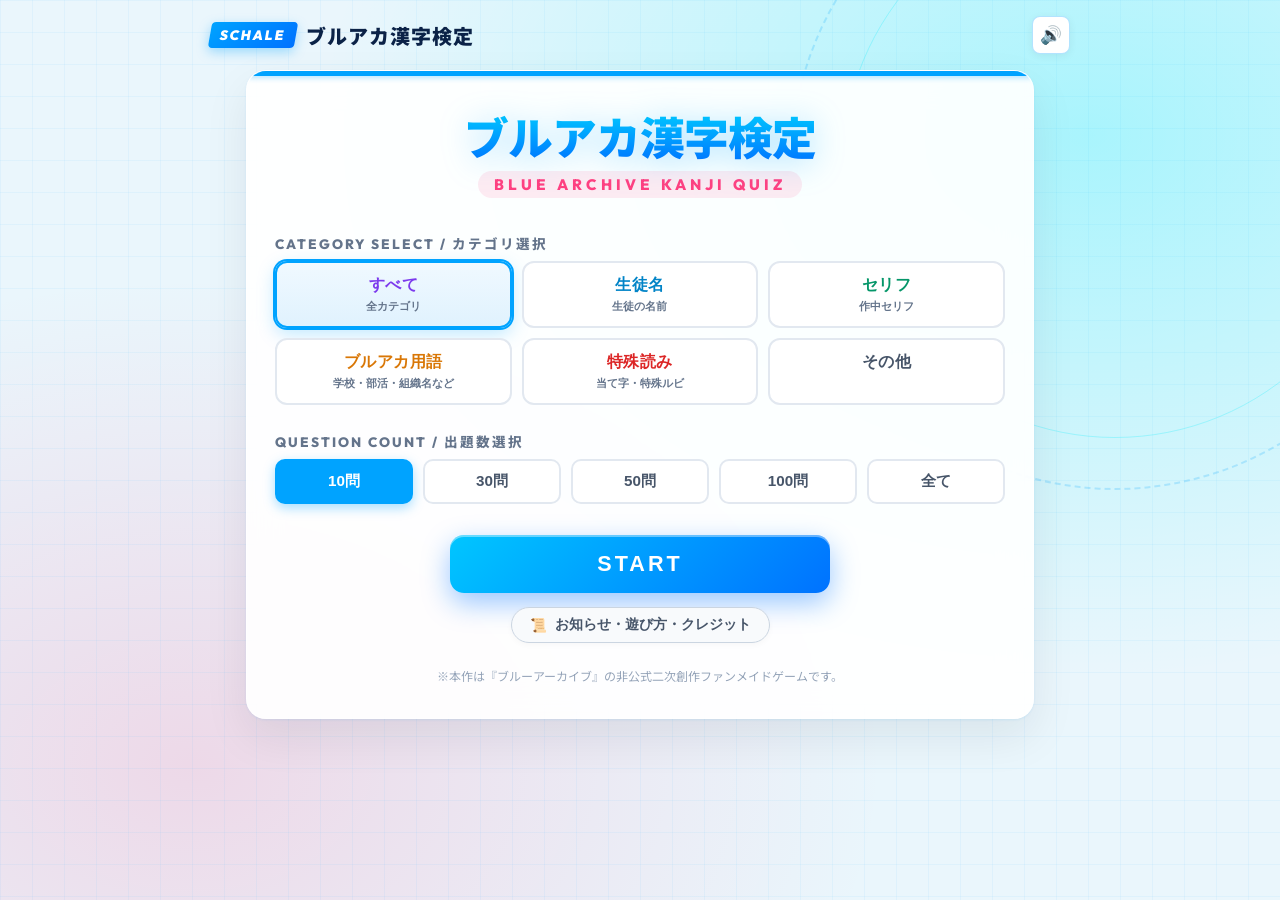
==== commit eb82ccb1: "Add files via upload" ====
--- a/index.html
+++ b/index.html
@@ -3,9 +3,12 @@
 <head>
   <meta charset="UTF-8">
   <meta name="viewport" content="width=device-width, initial-scale=1.0, maximum-scale=1.0, user-scalable=no">
-  <title>ブルーアーカイブ漢字クイズ</title>
+  <meta http-equiv="Cache-Control" content="no-cache, no-store, must-revalidate">
+  <meta http-equiv="Pragma" content="no-cache">
+  <meta http-equiv="Expires" content="0">
+  <title>ブルーアーカイブ漢字検定</title>
   <meta name="description" content="ブルーアーカイブ（ブルアカ）に登場する漢字の読み仮名を当てるブラウザクイズゲーム！">
-  <link rel="stylesheet" href="style.css?v=15">
+  <link rel="stylesheet" href="style.css?v=25">
 </head>
 <body>
   <!-- 背景サイバー装飾 -->
@@ -15,7 +18,7 @@
   <header>
     <div class="schale-logo">
       <span class="logo-badge">SCHALE</span>
-      <span class="app-title-text">ブルアカ漢字クイズ</span>
+      <span class="app-title-text">ブルアカ漢字検定</span>
     </div>
     <div class="header-controls">
       <button id="btn-mute" class="icon-btn" title="ミュート切替">🔊</button>
@@ -28,7 +31,7 @@
       <div class="accent-stripe"></div>
       
       <div class="title-hero-wrap">
-        <h1 class="game-main-title">ブルアカ漢字クイズ</h1>
+        <h1 class="game-main-title">ブルアカ漢字検定</h1>
         <div class="game-sub-title">BLUE ARCHIVE KANJI QUIZ</div>
       </div>
 
@@ -78,6 +81,14 @@
       <button id="btn-start" class="start-btn">
         <span>START</span>
       </button>
+
+      <!-- インフォメーションボタン (README / アップデート / クレジット) -->
+      <div class="title-info-links">
+        <button id="btn-open-info" class="btn-info-link">
+          <span class="icon">📜</span>
+          <span>お知らせ・遊び方・クレジット</span>
+        </button>
+      </div>
 
       <p class="disclaimer-note">
         ※本作は『ブルーアーカイブ』の非公式二次創作ファンメイドゲームです。
@@ -159,15 +170,19 @@
       <div class="result-stats-card">
         <div class="stat-item">
           <span class="stat-label">TOTAL SCORE</span>
-          <span id="res-score" class="stat-value">12,500</span>
+          <span id="res-score" class="stat-value">0</span>
         </div>
         <div class="stat-item">
           <span class="stat-label">CORRECT</span>
-          <span id="res-correct" class="stat-value">10 / 10</span>
+          <span id="res-correct" class="stat-value">0 / 0</span>
+        </div>
+        <div class="stat-item">
+          <span class="stat-label">AVG TIME</span>
+          <span id="res-avg-time" class="stat-value">0.000s</span>
         </div>
         <div class="stat-item">
           <span class="stat-label">MAX COMBO</span>
-          <span id="res-combo" class="stat-value">10</span>
+          <span id="res-combo" class="stat-value">0</span>
         </div>
       </div>
 
@@ -183,10 +198,62 @@
         <button id="btn-home" class="btn-action" style="background:#E2E8F0; color:#334155;"> タイトルへ</button>
       </div>
     </div>
+
+    <!-- ================= タイトルへ戻る確認モーダル ================= -->
+    <div id="modal-confirm" class="modal-backdrop" style="display: none;">
+      <div class="modal-dialog">
+        <div class="modal-header">
+          <span class="modal-badge">CONFIRMATION</span>
+          <h3 class="modal-title">タイトル画面に戻りますか？</h3>
+        </div>
+        <p class="modal-body">
+          現在のミッション進行状況および獲得スコアは破棄されます。よろしいですか？
+        </p>
+        <div class="modal-actions">
+          <button id="modal-btn-cancel" class="btn-modal btn-modal-cancel">ゲームを続ける</button>
+          <button id="modal-btn-confirm" class="btn-modal btn-modal-confirm">タイトルへ戻る</button>
+        </div>
+      </div>
+    </div>
+
+    <!-- ================= インフォメーションモーダル (README / アップデート / クレジット) ================= -->
+    <div id="modal-info" class="modal-backdrop" style="display: none;">
+      <div class="modal-dialog info-modal-dialog">
+        <div class="info-modal-header">
+          <div class="schale-tab-group">
+            <button class="schale-tab active" data-tab="tab-updates">📢 アップデート情報</button>
+            <button class="schale-tab" data-tab="tab-readme">📖 遊び方 (README)</button>
+            <button class="schale-tab" data-tab="tab-credits">🎨 クレジット・規約</button>
+          </div>
+          <button id="btn-close-info" class="btn-close-round" title="閉じる">✕</button>
+        </div>
+
+        <div class="info-modal-content">
+          <!-- タブ1: アップデート情報 -->
+          <div id="tab-updates" class="info-tab-pane active">
+            <pre id="txt-content-updates" class="info-txt-view">読み込み中...</pre>
+          </div>
+
+          <!-- タブ2: 遊び方 (README) -->
+          <div id="tab-readme" class="info-tab-pane">
+            <pre id="txt-content-readme" class="info-txt-view">読み込み中...</pre>
+          </div>
+
+          <!-- タブ3: クレジット・規約 -->
+          <div id="tab-credits" class="info-tab-pane">
+            <pre id="txt-content-credits" class="info-txt-view">読み込み中...</pre>
+          </div>
+        </div>
+
+        <div class="info-modal-footer">
+          <button id="btn-close-info-bottom" class="btn-modal-cancel" style="padding: 10px 28px; border-radius: 10px; font-weight: 800; cursor: pointer; border: none;">閉じる</button>
+        </div>
+      </div>
+    </div>
   </main>
 
-  <script src="romaji.js?v=14"></script>
-  <script src="audio.js?v=14"></script>
-  <script src="game.js?v=14"></script>
+  <script src="romaji.js?v=25"></script>
+  <script src="audio.js?v=25"></script>
+  <script src="game.js?v=25"></script>
 </body>
 </html>
--- a/style.css
+++ b/style.css
@@ -402,6 +402,14 @@
   transform: translateY(-1px);
 }
 
+.btn-home-mini.btn-home-confirming {
+  background: #FEF2F2;
+  border-color: #EF4444;
+  color: #DC2626;
+  box-shadow: 0 0 12px rgba(239, 68, 68, 0.45);
+  animation: pulseDanger 0.8s infinite alternate;
+}
+
 .stage-badge {
   background: linear-gradient(135deg, #00A3FF, #0072FF);
   color: #FFFFFF;
@@ -716,10 +724,47 @@
 }
 
 .result-badge {
-  font-size: 2.2rem;
+  font-size: 2.3rem;
   font-weight: 900;
   letter-spacing: 2px;
   margin-top: 10px;
+  display: inline-block;
+}
+
+/* 🏆 プラチナ (PLATINUM) */
+.result-badge.rank-platinum {
+  color: #0284C7;
+  background: linear-gradient(135deg, #38BDF8 0%, #818CF8 50%, #C084FC 100%);
+  -webkit-background-clip: text;
+  -webkit-text-fill-color: transparent;
+  filter: drop-shadow(0 0 18px rgba(56, 189, 248, 0.7)) drop-shadow(0 0 30px rgba(129, 140, 248, 0.4));
+}
+
+/* 🥇 ゴールド (GOLD) */
+.result-badge.rank-gold {
+  color: #D97706;
+  background: linear-gradient(135deg, #FDE047 0%, #F59E0B 45%, #D97706 80%, #B45309 100%);
+  -webkit-background-clip: text;
+  -webkit-text-fill-color: transparent;
+  filter: drop-shadow(0 0 18px rgba(245, 158, 11, 0.65)) drop-shadow(0 0 28px rgba(251, 191, 36, 0.4));
+}
+
+/* 🥈 シルバー (SILVER) */
+.result-badge.rank-silver {
+  color: #475569;
+  background: linear-gradient(135deg, #F1F5F9 0%, #94A3B8 40%, #64748B 75%, #475569 100%);
+  -webkit-background-clip: text;
+  -webkit-text-fill-color: transparent;
+  filter: drop-shadow(0 0 14px rgba(148, 163, 184, 0.6));
+}
+
+/* 🥉 ブロンズ (BRONZE) */
+.result-badge.rank-bronze {
+  color: #92400E;
+  background: linear-gradient(135deg, #FDBA74 0%, #D97706 35%, #B45309 70%, #78350F 100%);
+  -webkit-background-clip: text;
+  -webkit-text-fill-color: transparent;
+  filter: drop-shadow(0 0 14px rgba(180, 83, 9, 0.5));
 }
 
 .result-badge.clear {
@@ -736,10 +781,10 @@
   background: white;
   border-radius: 14px;
   border: 1px solid #E2E8F0;
-  padding: 20px;
+  padding: 18px 16px;
   display: grid;
-  grid-template-columns: repeat(3, 1fr);
-  gap: 16px;
+  grid-template-columns: repeat(4, 1fr);
+  gap: 12px;
   box-shadow: 0 4px 15px rgba(0,0,0,0.03);
 }
 
@@ -837,9 +882,25 @@
 
 .review-left {
   display: flex;
+  flex-direction: column;
+  align-items: flex-start;
+  gap: 4px;
+  flex: 1;
+}
+
+.review-q-header {
+  display: flex;
   align-items: center;
   gap: 8px;
   flex-wrap: wrap;
+}
+
+.review-sentence {
+  font-size: 0.82rem;
+  color: #64748b;
+  line-height: 1.4;
+  width: 100%;
+  display: block;
 }
 
 .review-source {
@@ -866,14 +927,14 @@
 }
 
 .review-time {
-  font-size: 0.72rem;
+  font-size: 0.75rem;
   color: #475569;
   font-weight: 700;
-  background: #E2E8F0;
-  padding: 1px 6px;
+  background: #F1F5F9;
+  padding: 2px 7px;
   border-radius: 4px;
-  display: inline-flex;
-  align-items: center;
+  font-family: 'SF Mono', Monaco, Consolas, 'Courier New', monospace;
+  letter-spacing: 0.02em;
 }
 
 /* レスポンシブ調整 */
@@ -901,4 +962,388 @@
     flex-wrap: wrap;
     gap: 4px;
   }
-}
+  .result-stats-card {
+    grid-template-columns: repeat(2, 1fr);
+    gap: 12px;
+  }
+}
+
+/* ==========================================================================
+   タイトルへ戻る確認モーダル (SCHALE風)
+   ========================================================================== */
+.modal-backdrop {
+  position: fixed;
+  inset: 0;
+  background: rgba(15, 23, 42, 0.38);
+  backdrop-filter: blur(2px);
+  display: flex;
+  align-items: center;
+  justify-content: center;
+  z-index: 99999;
+  padding: 16px;
+  animation: modalFadeIn 0.15s ease-out;
+}
+
+@keyframes modalFadeIn {
+  from { opacity: 0; }
+  to { opacity: 1; }
+}
+
+.modal-dialog {
+  background: white;
+  border-radius: 18px;
+  border: 1px solid rgba(0, 240, 255, 0.35);
+  box-shadow: 0 20px 45px rgba(15, 23, 42, 0.3), 0 0 30px rgba(0, 240, 255, 0.15);
+  padding: 28px 24px;
+  max-width: 440px;
+  width: 100%;
+  text-align: center;
+  position: relative;
+  overflow: hidden;
+  animation: modalPop 0.22s cubic-bezier(0.16, 1, 0.3, 1);
+}
+
+.modal-dialog::before {
+  content: '';
+  position: absolute;
+  top: 0;
+  left: 0;
+  right: 0;
+  height: 4px;
+  background: linear-gradient(90deg, #00C6FF, #0072FF);
+}
+
+@keyframes modalPop {
+  0% {
+    opacity: 0;
+    transform: scale(0.92) translateY(12px);
+  }
+  100% {
+    opacity: 1;
+    transform: scale(1) translateY(0);
+  }
+}
+
+.modal-header {
+  display: flex;
+  flex-direction: column;
+  align-items: center;
+  gap: 6px;
+  margin-bottom: 8px;
+}
+
+.modal-badge {
+  font-size: 0.7rem;
+  font-weight: 800;
+  letter-spacing: 1.5px;
+  color: #0284C7;
+  background: #E0F2FE;
+  padding: 2px 10px;
+  border-radius: 10px;
+}
+
+.modal-title {
+  font-size: 1.25rem;
+  font-weight: 800;
+  color: #0F172A;
+  margin: 4px 0 0;
+}
+
+.modal-body {
+  font-size: 0.9rem;
+  color: #64748B;
+  line-height: 1.6;
+  margin: 10px 0 24px;
+}
+
+.modal-actions {
+  display: flex;
+  gap: 12px;
+  justify-content: center;
+}
+
+.btn-modal {
+  padding: 12px 22px;
+  border-radius: 10px;
+  font-size: 0.95rem;
+  font-weight: 800;
+  cursor: pointer;
+  border: none;
+  transition: all 0.18s ease;
+  flex: 1;
+}
+
+.btn-modal-cancel {
+  background: #F1F5F9;
+  color: #475569;
+}
+.btn-modal-cancel:hover {
+  background: #E2E8F0;
+  color: #1E293B;
+  transform: translateY(-1px);
+}
+
+.btn-modal-confirm {
+  background: linear-gradient(135deg, #EF4444, #DC2626);
+  color: white;
+  box-shadow: 0 4px 14px rgba(239, 68, 68, 0.35);
+}
+.btn-modal-confirm:hover {
+  background: linear-gradient(135deg, #DC2626, #B91C1C);
+  transform: translateY(-1px);
+}
+
+/* ==========================================================================
+   タイトル画面のインフォボタン (README / アップデート / クレジット)
+   ========================================================================== */
+.title-info-links {
+  margin-top: 14px;
+  display: flex;
+  justify-content: center;
+}
+
+.btn-info-link {
+  background: #F8FAFC;
+  border: 1.5px solid #CBD5E1;
+  color: #475569;
+  padding: 8px 18px;
+  border-radius: 20px;
+  font-size: 0.86rem;
+  font-weight: 800;
+  cursor: pointer;
+  display: inline-flex;
+  align-items: center;
+  gap: 8px;
+  transition: all 0.2s ease;
+  box-shadow: 0 2px 6px rgba(0,0,0,0.03);
+}
+
+.btn-info-link:hover {
+  background: white;
+  border-color: #0284C7;
+  color: #0284C7;
+  transform: translateY(-1px);
+  box-shadow: 0 4px 12px rgba(2, 132, 199, 0.15);
+}
+
+/* ==========================================================================
+   インフォメーションモーダル (タブ付きSCHALE端末風)
+   ========================================================================== */
+.info-modal-dialog {
+  max-width: 620px;
+  width: 94%;
+  max-height: 84vh;
+  display: flex;
+  flex-direction: column;
+  padding: 20px 24px;
+  text-align: left;
+}
+
+.info-modal-header {
+  display: flex;
+  align-items: center;
+  justify-content: space-between;
+  border-bottom: 2px solid #E2E8F0;
+  padding-bottom: 8px;
+  gap: 12px;
+}
+
+.schale-tab-group {
+  display: flex;
+  gap: 6px;
+  overflow-x: auto;
+  white-space: nowrap;
+}
+
+.schale-tab {
+  background: transparent;
+  border: none;
+  border-bottom: 3px solid transparent;
+  padding: 8px 14px;
+  font-size: 0.92rem;
+  font-weight: 800;
+  color: #64748B;
+  cursor: pointer;
+  transition: all 0.2s;
+  border-radius: 6px 6px 0 0;
+}
+
+.schale-tab:hover {
+  color: #0284C7;
+  background: #F0F9FF;
+}
+
+.schale-tab.active {
+  color: #0284C7;
+  border-bottom-color: #0284C7;
+  background: #F0F9FF;
+}
+
+.btn-close-round {
+  background: #F1F5F9;
+  border: none;
+  width: 32px;
+  height: 32px;
+  border-radius: 50%;
+  font-size: 1rem;
+  font-weight: 800;
+  color: #64748B;
+  cursor: pointer;
+  display: flex;
+  align-items: center;
+  justify-content: center;
+  transition: all 0.2s;
+  flex-shrink: 0;
+}
+
+.btn-close-round:hover {
+  background: #E2E8F0;
+  color: #0F172A;
+  transform: rotate(90deg);
+}
+
+.info-modal-content {
+  flex: 1;
+  overflow-y: auto;
+  padding: 16px 4px;
+}
+
+.info-tab-pane {
+  display: none;
+  animation: tabFadeIn 0.2s ease;
+}
+
+.info-tab-pane.active {
+  display: block;
+}
+
+@keyframes tabFadeIn {
+  from { opacity: 0; transform: translateY(4px); }
+  to { opacity: 1; transform: translateY(0); }
+}
+
+/* アップデートログ一覧 */
+.update-log-list {
+  display: flex;
+  flex-direction: column;
+  gap: 12px;
+}
+
+.update-entry {
+  background: #F8FAFC;
+  border: 1px solid #E2E8F0;
+  border-radius: 12px;
+  padding: 14px 16px;
+  transition: border-color 0.2s;
+}
+
+.update-entry:hover {
+  border-color: #BAE6FD;
+}
+
+.update-meta {
+  display: flex;
+  align-items: center;
+  gap: 8px;
+  margin-bottom: 6px;
+}
+
+.update-version {
+  background: linear-gradient(135deg, #00A3FF, #0072FF);
+  color: white;
+  font-size: 0.75rem;
+  font-weight: 900;
+  padding: 2px 8px;
+  border-radius: 6px;
+  letter-spacing: 0.5px;
+}
+
+.update-date {
+  font-size: 0.75rem;
+  color: #94A3B8;
+  font-weight: 600;
+}
+
+.update-title {
+  font-size: 1rem;
+  font-weight: 800;
+  color: #1E293B;
+  margin-bottom: 8px;
+}
+
+.update-bullets {
+  margin: 0;
+  padding-left: 20px;
+  font-size: 0.85rem;
+  color: #475569;
+  line-height: 1.6;
+}
+
+.update-bullets code {
+  background: #E2E8F0;
+  padding: 1px 5px;
+  border-radius: 4px;
+  font-size: 0.8rem;
+  color: #0F172A;
+}
+
+/* README / クレジットブロック */
+.readme-block, .credits-block {
+  font-size: 0.88rem;
+  color: #334155;
+  line-height: 1.7;
+}
+
+.readme-block h4, .credits-block h4 {
+  font-size: 0.95rem;
+  font-weight: 800;
+  color: #0F172A;
+  margin: 16px 0 6px;
+  border-left: 3px solid #0284C7;
+  padding-left: 8px;
+}
+
+.readme-block h4:first-child, .credits-block h4:first-child {
+  margin-top: 0;
+}
+
+.readme-block p, .credits-block p {
+  margin: 0 0 10px;
+}
+
+.readme-block ul, .credits-block ul {
+  margin: 0 0 12px;
+  padding-left: 20px;
+}
+
+.readme-block code {
+  background: #E0F2FE;
+  color: #0284C7;
+  padding: 2px 6px;
+  border-radius: 4px;
+  font-weight: 700;
+  font-size: 0.82rem;
+}
+
+.info-modal-footer {
+  border-top: 1px solid #E2E8F0;
+  padding-top: 12px;
+  display: flex;
+  justify-content: flex-end;
+}
+
+/* テキストファイル内容の表示ボックス */
+.info-txt-view {
+  background: #F8FAFC;
+  border: 1px solid #E2E8F0;
+  border-radius: 10px;
+  padding: 16px 18px;
+  font-family: -apple-system, BlinkMacSystemFont, "Segoe UI", Roboto, "Helvetica Neue", "Noto Sans JP", sans-serif;
+  font-size: 0.9rem;
+  line-height: 1.75;
+  color: #1E293B;
+  white-space: pre-wrap;
+  word-break: break-word;
+  margin: 0;
+  box-shadow: inset 0 2px 6px rgba(0, 0, 0, 0.02);
+}
